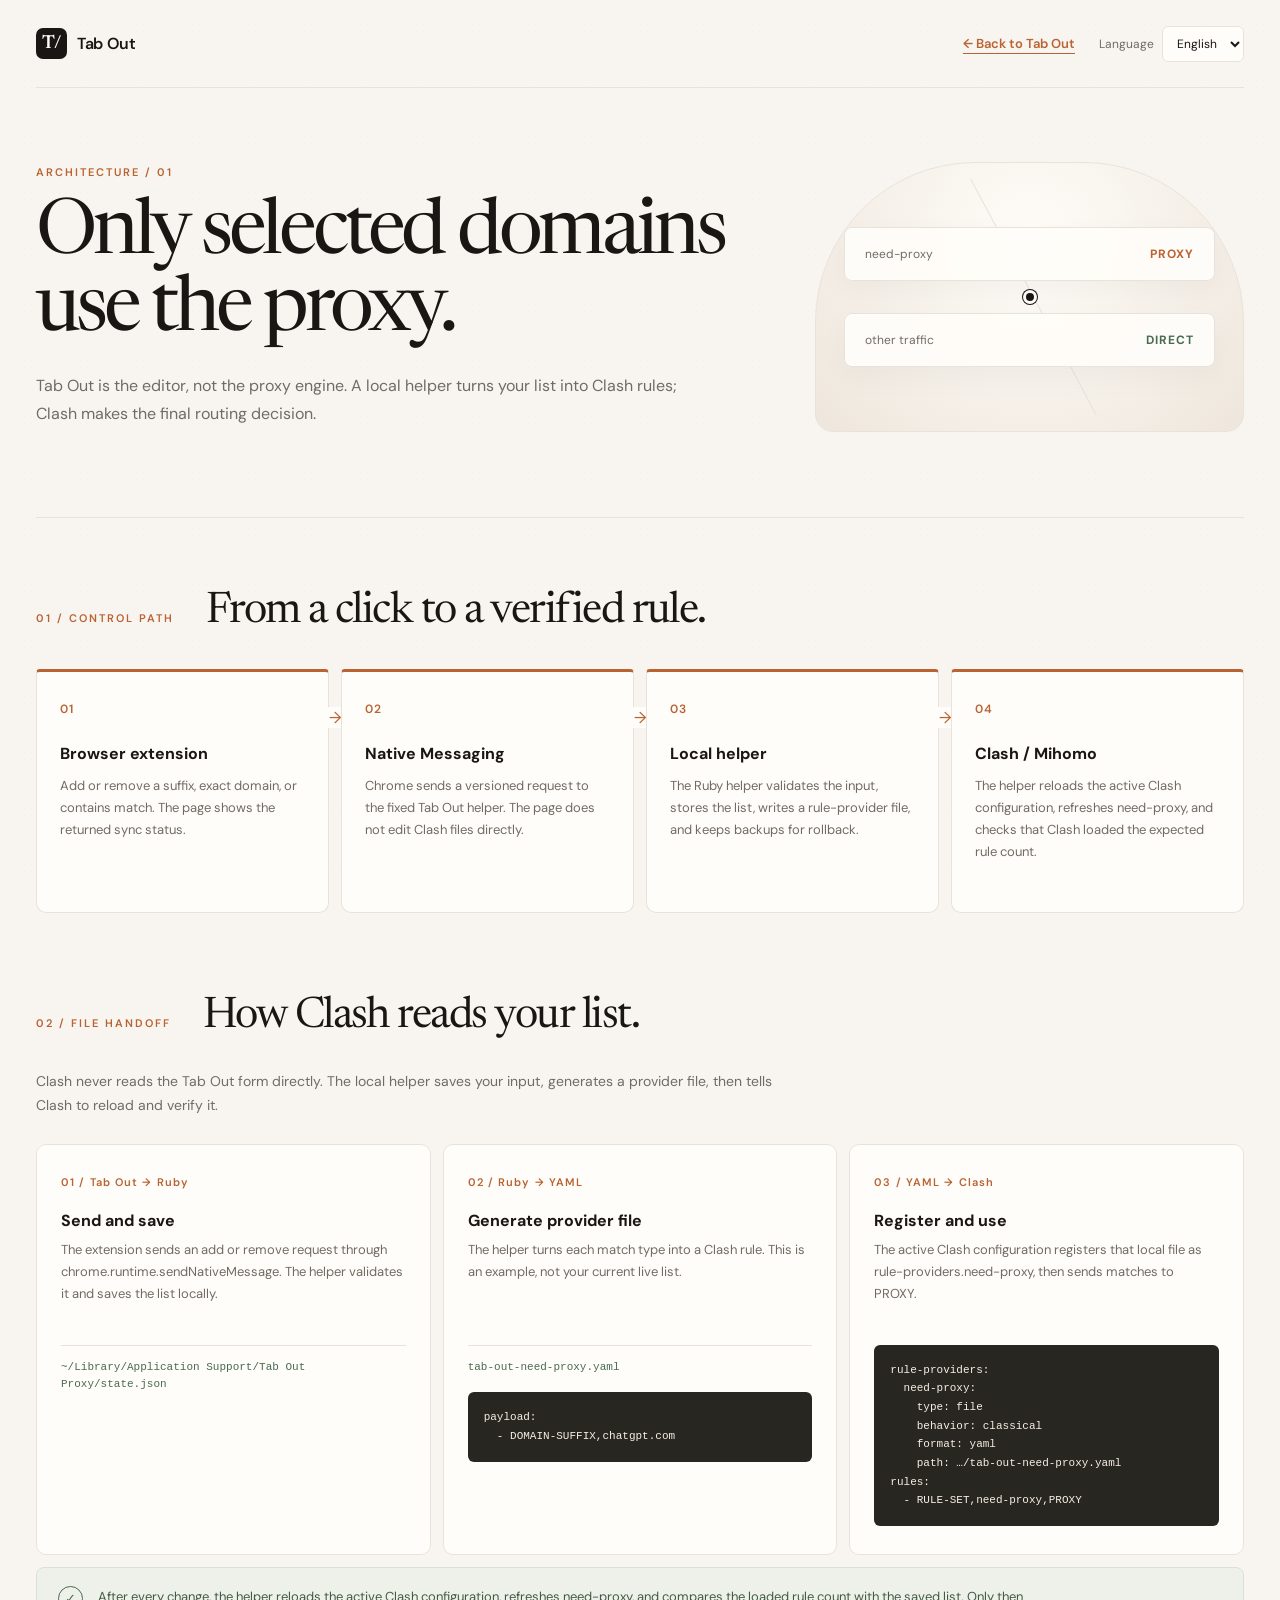
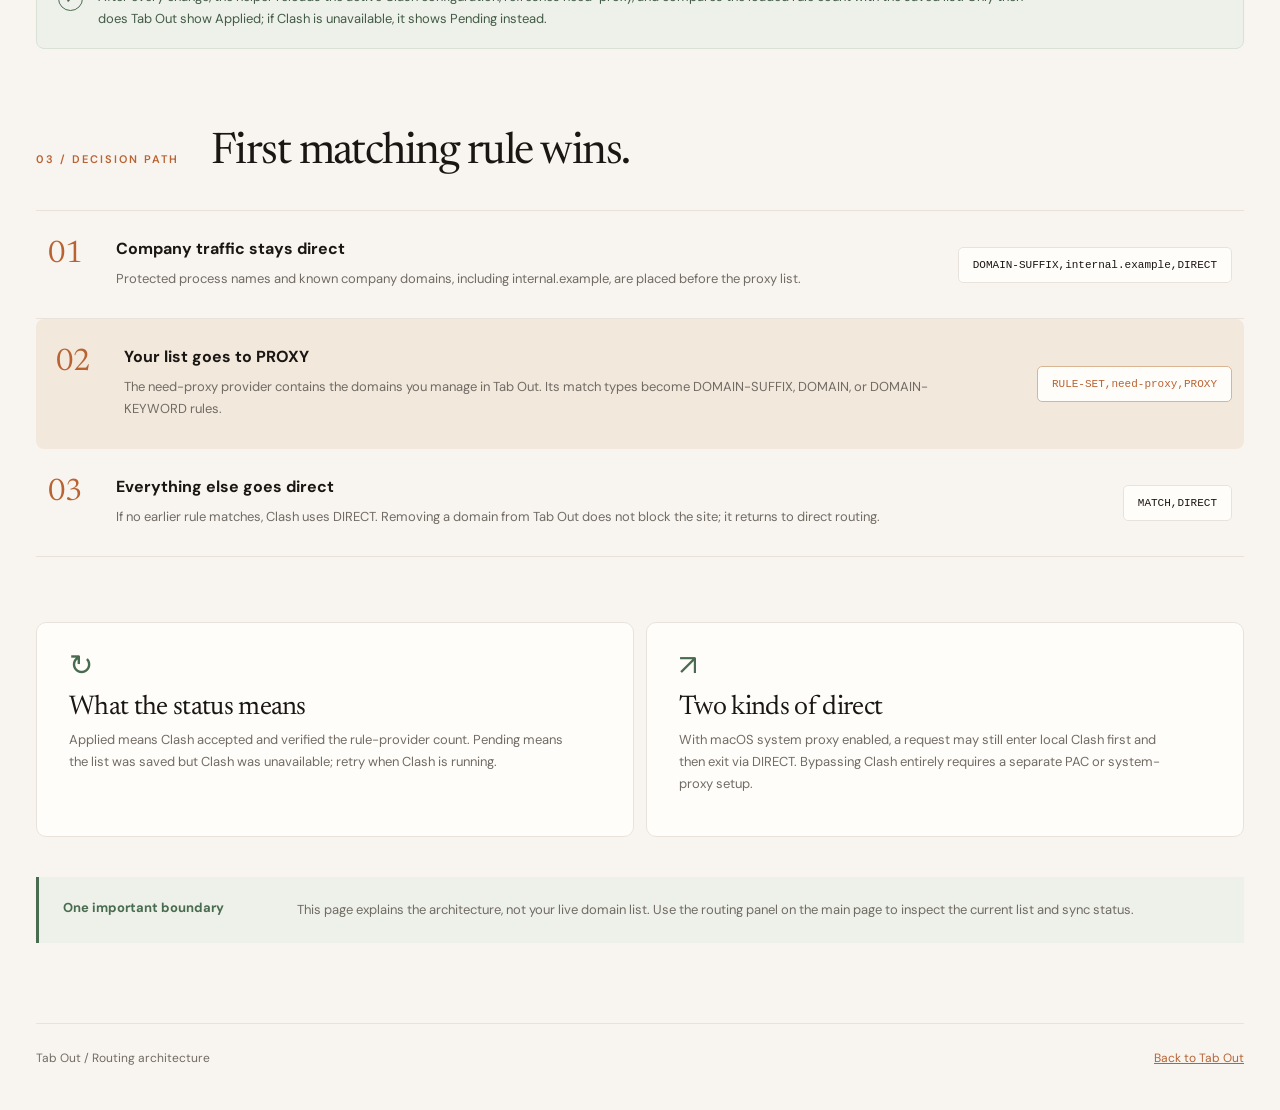
==== extension/architecture.html @ 9307a811 "feat: polish Tab Out routing and dashboard Add bilingual UI and routing architecture guide, keep tab" ====
<!DOCTYPE html>
<html lang="en">
<head>
  <meta charset="UTF-8">
  <meta name="viewport" content="width=device-width, initial-scale=1.0">
  <title>Routing architecture · Tab Out</title>
  <link rel="preconnect" href="https://fonts.googleapis.com">
  <link href="https://fonts.googleapis.com/css2?family=Newsreader:ital,opsz,wght@0,6..72,300;0,6..72,400;1,6..72,400&family=DM+Sans:wght@400;500;600&display=swap" rel="stylesheet">
  <link rel="stylesheet" href="architecture.css">
</head>
<body>
  <div class="page-shell">
    <header class="topbar">
      <div class="brand"><span class="brand-mark" aria-hidden="true">T/</span><span>Tab Out</span></div>
      <nav class="top-actions" aria-label="Page navigation">
        <a class="back-link" href="index.html" data-i18n="Back to Tab Out">Back to Tab Out</a>
        <label class="language-picker"><span data-i18n="Language">Language</span>
          <select id="languageSelect" aria-label="Language" data-i18n-aria-label="Language"><option value="en">English</option><option value="zh">中文</option></select>
        </label>
      </nav>
    </header>

    <main>
      <section class="hero" aria-labelledby="pageTitle">
        <div class="hero-copy">
          <p class="eyebrow" data-i18n="Architecture / 01">Architecture / 01</p>
          <h1 id="pageTitle" data-i18n="Only selected domains use the proxy.">Only selected domains use the proxy.</h1>
          <p class="hero-deck" data-i18n="Tab Out is the editor, not the proxy engine. A local helper turns your list into Clash rules; Clash makes the final routing decision.">Tab Out is the editor, not the proxy engine. A local helper turns your list into Clash rules; Clash makes the final routing decision.</p>
        </div>
        <div class="hero-art" aria-hidden="true">
          <div class="art-route art-route-top"><span>need-proxy</span><strong>PROXY</strong></div>
          <div class="art-node"></div>
          <div class="art-route art-route-bottom"><span>other traffic</span><strong>DIRECT</strong></div>
        </div>
      </section>

      <section class="content-section" aria-labelledby="controlTitle">
        <div class="section-intro"><p class="eyebrow">01 / <span data-i18n="Control path">Control path</span></p><h2 id="controlTitle" data-i18n="From a click to a verified rule.">From a click to a verified rule.</h2></div>
        <div class="flow-grid">
          <article class="flow-card"><span class="step-number">01</span><h3 data-i18n="Browser extension">Browser extension</h3><p data-i18n="Add or remove a suffix, exact domain, or contains match. The page shows the returned sync status.">Add or remove a suffix, exact domain, or contains match. The page shows the returned sync status.</p></article>
          <article class="flow-card"><span class="step-number">02</span><h3 data-i18n="Native Messaging">Native Messaging</h3><p data-i18n="Chrome sends a versioned request to the fixed Tab Out helper. The page does not edit Clash files directly.">Chrome sends a versioned request to the fixed Tab Out helper. The page does not edit Clash files directly.</p></article>
          <article class="flow-card"><span class="step-number">03</span><h3 data-i18n="Local helper">Local helper</h3><p data-i18n="The Ruby helper validates the input, stores the list, writes a rule-provider file, and keeps backups for rollback.">The Ruby helper validates the input, stores the list, writes a rule-provider file, and keeps backups for rollback.</p></article>
          <article class="flow-card"><span class="step-number">04</span><h3 data-i18n="Clash / Mihomo">Clash / Mihomo</h3><p data-i18n="The helper reloads the active Clash configuration, refreshes need-proxy, and checks that Clash loaded the expected rule count.">The helper reloads the active Clash configuration, refreshes need-proxy, and checks that Clash loaded the expected rule count.</p></article>
        </div>
      </section>

      <section class="content-section handoff" aria-labelledby="handoffTitle">
        <div class="section-intro"><p class="eyebrow">02 / <span data-i18n="File handoff">File handoff</span></p><h2 id="handoffTitle" data-i18n="How Clash reads your list.">How Clash reads your list.</h2></div>
        <p class="handoff-intro" data-i18n="Clash never reads the Tab Out form directly. The local helper saves your input, generates a provider file, then tells Clash to reload and verify it.">Clash never reads the Tab Out form directly. The local helper saves your input, generates a provider file, then tells Clash to reload and verify it.</p>
        <div class="handoff-grid">
          <article class="handoff-card">
            <span class="handoff-kicker">01 / Tab Out → Ruby</span>
            <h3 data-i18n="Send and save">Send and save</h3>
            <p data-i18n="The extension sends an add or remove request through chrome.runtime.sendNativeMessage. The helper validates it and saves the list locally.">The extension sends an add or remove request through chrome.runtime.sendNativeMessage. The helper validates it and saves the list locally.</p>
            <code class="handoff-path">~/Library/Application Support/Tab Out Proxy/state.json</code>
          </article>
          <article class="handoff-card">
            <span class="handoff-kicker">02 / Ruby → YAML</span>
            <h3 data-i18n="Generate provider file">Generate provider file</h3>
            <p data-i18n="The helper turns each match type into a Clash rule. This is an example, not your current live list.">The helper turns each match type into a Clash rule. This is an example, not your current live list.</p>
            <code class="handoff-path">tab-out-need-proxy.yaml</code>
            <pre><code>payload:
  - DOMAIN-SUFFIX,chatgpt.com</code></pre>
          </article>
          <article class="handoff-card">
            <span class="handoff-kicker">03 / YAML → Clash</span>
            <h3 data-i18n="Register and use">Register and use</h3>
            <p data-i18n="The active Clash configuration registers that local file as rule-providers.need-proxy, then sends matches to PROXY.">The active Clash configuration registers that local file as rule-providers.need-proxy, then sends matches to PROXY.</p>
            <pre><code>rule-providers:
  need-proxy:
    type: file
    behavior: classical
    format: yaml
    path: …/tab-out-need-proxy.yaml
rules:
  - RULE-SET,need-proxy,PROXY</code></pre>
          </article>
        </div>
        <div class="handoff-confirm"><span class="confirm-mark" aria-hidden="true">✓</span><p data-i18n="After every change, the helper reloads the active Clash configuration, refreshes need-proxy, and compares the loaded rule count with the saved list. Only then does Tab Out show Applied; if Clash is unavailable, it shows Pending instead.">After every change, the helper reloads the active Clash configuration, refreshes need-proxy, and compares the loaded rule count with the saved list. Only then does Tab Out show Applied; if Clash is unavailable, it shows Pending instead.</p></div>
      </section>

      <section class="content-section decisions" aria-labelledby="decisionTitle">
        <div class="section-intro"><p class="eyebrow">03 / <span data-i18n="Decision path">Decision path</span></p><h2 id="decisionTitle" data-i18n="First matching rule wins.">First matching rule wins.</h2></div>
        <div class="decision-list">
          <article class="decision-row"><span class="decision-index">01</span><div><h3 data-i18n="Company traffic stays direct">Company traffic stays direct</h3><p data-i18n="Protected process names and known company domains, including internal.example, are placed before the proxy list.">Protected process names and known company domains, including internal.example, are placed before the proxy list.</p></div><code>DOMAIN-SUFFIX,internal.example,DIRECT</code></article>
          <article class="decision-row is-proxy"><span class="decision-index">02</span><div><h3 data-i18n="Your list goes to PROXY">Your list goes to PROXY</h3><p data-i18n="The need-proxy provider contains the domains you manage in Tab Out. Its match types become DOMAIN-SUFFIX, DOMAIN, or DOMAIN-KEYWORD rules.">The need-proxy provider contains the domains you manage in Tab Out. Its match types become DOMAIN-SUFFIX, DOMAIN, or DOMAIN-KEYWORD rules.</p></div><code>RULE-SET,need-proxy,PROXY</code></article>
          <article class="decision-row"><span class="decision-index">03</span><div><h3 data-i18n="Everything else goes direct">Everything else goes direct</h3><p data-i18n="If no earlier rule matches, Clash uses DIRECT. Removing a domain from Tab Out does not block the site; it returns to direct routing.">If no earlier rule matches, Clash uses DIRECT. Removing a domain from Tab Out does not block the site; it returns to direct routing.</p></div><code>MATCH,DIRECT</code></article>
        </div>
      </section>

      <section class="notes-grid" aria-label="Routing notes">
        <article class="note-card"><span class="note-symbol" aria-hidden="true">↻</span><h2 data-i18n="What the status means">What the status means</h2><p data-i18n="Applied means Clash accepted and verified the rule-provider count. Pending means the list was saved but Clash was unavailable; retry when Clash is running.">Applied means Clash accepted and verified the rule-provider count. Pending means the list was saved but Clash was unavailable; retry when Clash is running.</p></article>
        <article class="note-card"><span class="note-symbol" aria-hidden="true">↗</span><h2 data-i18n="Two kinds of direct">Two kinds of direct</h2><p data-i18n="With macOS system proxy enabled, a request may still enter local Clash first and then exit via DIRECT. Bypassing Clash entirely requires a separate PAC or system-proxy setup.">With macOS system proxy enabled, a request may still enter local Clash first and then exit via DIRECT. Bypassing Clash entirely requires a separate PAC or system-proxy setup.</p></article>
      </section>

      <aside class="boundary-note"><strong data-i18n="One important boundary">One important boundary</strong><p data-i18n="This page explains the architecture, not your live domain list. Use the routing panel on the main page to inspect the current list and sync status.">This page explains the architecture, not your live domain list. Use the routing panel on the main page to inspect the current list and sync status.</p></aside>
    </main>

    <footer><span>Tab Out / Routing architecture</span><a href="index.html" data-i18n="Back to Tab Out">Back to Tab Out</a></footer>
  </div>
  <script src="i18n.js"></script>
  <script src="architecture.js"></script>
</body>
</html>
---- extension/architecture.css ----
:root {
  --paper: #f8f5f0;
  --surface: #fffdf9;
  --ink: #1a1613;
  --muted: #716b64;
  --line: #e8e2da;
  --amber: #b96232;
  --sage: #496b50;
}

* { box-sizing: border-box; }

html { scroll-behavior: smooth; }

body {
  margin: 0;
  color: var(--ink);
  background: var(--paper);
  font-family: 'DM Sans', sans-serif;
  -webkit-font-smoothing: antialiased;
}

body::before {
  content: '';
  position: fixed;
  inset: 0;
  z-index: -1;
  pointer-events: none;
  background-image: radial-gradient(rgba(114, 91, 65, 0.09) 0.6px, transparent 0.6px);
  background-size: 7px 7px;
  opacity: 0.4;
}

a { color: inherit; }

.page-shell { max-width: 1280px; margin: 0 auto; padding: 0 36px; }

.topbar {
  min-height: 88px;
  display: flex;
  justify-content: space-between;
  align-items: center;
  gap: 24px;
  border-bottom: 1px solid var(--line);
}

.brand { display: inline-flex; align-items: center; gap: 10px; font-weight: 600; letter-spacing: -0.02em; }
.brand-mark { width: 31px; height: 31px; display: grid; place-items: center; border-radius: 7px; background: var(--ink); color: var(--surface); font-family: 'Newsreader', serif; font-size: 19px; }
.top-actions { display: flex; align-items: center; gap: 24px; }
.back-link { color: var(--amber); font-size: 13px; font-weight: 600; text-decoration-thickness: 1px; text-underline-offset: 5px; }
.back-link::before { content: '← '; }
.language-picker { display: inline-flex; align-items: center; gap: 8px; color: var(--muted); font-size: 12px; }
.language-picker select { padding: 8px 10px; border: 1px solid var(--line); border-radius: 6px; background: var(--surface); color: var(--ink); font: inherit; }

.hero {
  min-height: 430px;
  display: grid;
  grid-template-columns: minmax(0, 1.25fr) minmax(300px, 0.75fr);
  align-items: center;
  gap: 64px;
  padding: 64px 0 76px;
  border-bottom: 1px solid var(--line);
}

.eyebrow { margin: 0 0 18px; color: var(--amber); font-size: 11px; font-weight: 600; letter-spacing: 0.18em; text-transform: uppercase; }
h1, h2, h3, p { margin-top: 0; }
h1, h2 { font-family: 'Newsreader', serif; font-weight: 400; }
h1 { max-width: 740px; margin-bottom: 22px; font-size: clamp(52px, 6vw, 86px); line-height: 0.99; letter-spacing: -0.055em; }
.hero-deck { max-width: 660px; margin-bottom: 0; color: var(--muted); font-size: 16px; line-height: 1.75; }

.hero-art { position: relative; display: grid; align-content: center; gap: 32px; min-height: 270px; padding: 28px; border: 1px solid var(--line); border-radius: 160px 160px 18px 18px; background: radial-gradient(circle at 50% 30%, #fffdf9 0, #eee6dc 100%); overflow: hidden; }
.hero-art::before { content: ''; position: absolute; inset: 0 49% 0 auto; width: 1px; background: var(--line); transform: rotate(-28deg); }
.art-node { position: absolute; left: 50%; top: 50%; width: 14px; height: 14px; background: var(--ink); border: 3px solid var(--surface); border-radius: 50%; box-shadow: 0 0 0 1px var(--ink); transform: translate(-50%, -50%); }
.art-route { position: relative; z-index: 1; display: flex; justify-content: space-between; align-items: center; gap: 12px; padding: 18px 20px; border: 1px solid var(--line); border-radius: 8px; background: rgba(255, 253, 249, 0.95); box-shadow: 0 10px 30px rgba(26, 22, 19, 0.04); }
.art-route span { color: var(--muted); font-size: 12px; }
.art-route strong { color: var(--amber); font-size: 12px; letter-spacing: 0.08em; }
.art-route-bottom strong { color: var(--sage); }

.content-section { padding: 72px 0 10px; }
.section-intro { display: flex; justify-content: space-between; align-items: baseline; gap: 32px; margin-bottom: 26px; }
.section-intro .eyebrow { flex: none; }
.section-intro h2 { flex: 1; margin-bottom: 0; font-size: clamp(31px, 3.4vw, 48px); letter-spacing: -0.035em; }
.flow-grid { display: grid; grid-template-columns: repeat(4, minmax(0, 1fr)); gap: 12px; }
.flow-card { position: relative; min-height: 244px; padding: 25px 23px 26px; border: 1px solid var(--line); border-top: 3px solid var(--amber); border-radius: 4px 4px 10px 10px; background: var(--surface); }
.flow-card:not(:last-child)::after { content: '→'; position: absolute; z-index: 2; right: -17px; top: 35px; width: 20px; text-align: center; color: var(--amber); background: var(--surface); }
.step-number { color: var(--amber); font-size: 12px; font-weight: 600; letter-spacing: 0.1em; }
.flow-card h3, .decision-row h3 { margin: 26px 0 10px; font-size: 16px; line-height: 1.3; }
.flow-card p, .decision-row p, .note-card p, .boundary-note p { margin-bottom: 0; color: var(--muted); font-size: 13px; line-height: 1.7; }

.handoff-intro { max-width: 760px; margin: -4px 0 26px; color: var(--muted); font-size: 14px; line-height: 1.7; }
.handoff-grid { display: grid; grid-template-columns: repeat(3, minmax(0, 1fr)); gap: 12px; }
.handoff-card { min-width: 0; padding: 25px 24px 28px; border: 1px solid var(--line); border-radius: 10px; background: var(--surface); }
.handoff-kicker { color: var(--amber); font-size: 11px; font-weight: 600; letter-spacing: 0.1em; }
.handoff-card h3 { margin: 19px 0 8px; font-size: 16px; }
.handoff-card p { min-height: 89px; margin-bottom: 17px; color: var(--muted); font-size: 13px; line-height: 1.7; }
.handoff-path { display: block; overflow-wrap: anywhere; padding-top: 13px; border-top: 1px solid var(--line); color: var(--sage); font-size: 11px; line-height: 1.6; }
.handoff-card pre { overflow-x: auto; margin: 16px 0 0; padding: 16px; border-radius: 6px; background: #282620; color: #f6efe5; font-size: 11px; line-height: 1.7; }
.handoff-card pre code { font: inherit; }
.handoff-confirm { display: flex; align-items: flex-start; gap: 15px; margin-top: 12px; padding: 18px 21px; border: 1px solid #d8e1d4; border-radius: 8px; background: #edf1e9; }
.confirm-mark { display: grid; flex: none; place-items: center; width: 25px; height: 25px; border: 1px solid var(--sage); border-radius: 50%; color: var(--sage); font-size: 13px; }
.handoff-confirm p { max-width: 930px; margin: 0; color: #435b46; font-size: 13px; line-height: 1.7; }

.decisions { padding-bottom: 65px; }
.decision-list { border-top: 1px solid var(--line); }
.decision-row { display: grid; grid-template-columns: 44px minmax(0, 1fr) minmax(230px, auto); align-items: center; gap: 24px; padding: 28px 12px; border-bottom: 1px solid var(--line); }
.decision-row.is-proxy { padding-left: 20px; background: #f2e8dc; border-radius: 8px; border-bottom-color: transparent; }
.decision-index { align-self: start; color: var(--amber); font-family: 'Newsreader', serif; font-size: 31px; line-height: 1; }
.decision-row h3 { margin: 0 0 8px; }
.decision-row code { justify-self: end; max-width: 100%; overflow-wrap: anywhere; padding: 11px 14px; border: 1px solid var(--line); border-radius: 5px; background: var(--surface); color: var(--ink); font-size: 11px; }
.is-proxy code { border-color: #d9b493; color: var(--amber); }

.notes-grid { display: grid; grid-template-columns: repeat(2, minmax(0, 1fr)); gap: 12px; }
.note-card { min-height: 215px; padding: 28px 32px 32px; border: 1px solid var(--line); border-radius: 10px; background: var(--surface); }
.note-symbol { color: var(--sage); font-size: 29px; line-height: 1; }
.note-card h2 { margin: 14px 0 8px; font-size: 27px; letter-spacing: -0.025em; }
.note-card p { max-width: 500px; }
.boundary-note { display: grid; grid-template-columns: 210px 1fr; gap: 24px; margin: 40px 0 80px; padding: 22px 24px; border-left: 3px solid var(--sage); background: #edf1e9; }
.boundary-note strong { color: var(--sage); font-size: 13px; }
footer { display: flex; justify-content: space-between; gap: 16px; padding: 26px 0 44px; border-top: 1px solid var(--line); color: var(--muted); font-size: 12px; }
footer a { color: var(--amber); }

@media (max-width: 950px) {
  .hero { grid-template-columns: 1fr; gap: 36px; }
  .hero-art { min-height: 205px; max-width: 600px; width: 100%; border-radius: 120px 120px 18px 18px; }
  .flow-grid { grid-template-columns: repeat(2, minmax(0, 1fr)); }
  .flow-card:nth-child(2)::after { display: none; }
  .handoff-grid { grid-template-columns: 1fr; }
  .handoff-card p { min-height: 0; }
}

@media (max-width: 620px) {
  .page-shell { padding: 0 18px; }
  .topbar { min-height: 72px; }
  .top-actions { gap: 12px; }
  .language-picker span { display: none; }
  .hero { min-height: 0; grid-template-columns: minmax(0, 1fr); padding: 58px 0 52px; }
  .hero-copy, .hero-art { min-width: 0; }
  h1 { font-size: clamp(48px, 13vw, 70px); }
  .hero-deck { font-size: 14px; }
  .content-section { padding-top: 53px; }
  .section-intro { display: block; }
  .flow-grid, .notes-grid { grid-template-columns: 1fr; }
  .flow-card { min-height: 0; }
  .flow-card::after { display: none; }
  .decision-row { grid-template-columns: 32px 1fr; gap: 14px; }
  .decision-row code { grid-column: 2; justify-self: start; }
  .boundary-note { grid-template-columns: 1fr; gap: 8px; margin-bottom: 50px; }
}

@media (max-width: 430px) {
  .topbar { flex-wrap: wrap; gap: 10px; padding: 16px 0; }
  .top-actions { width: 100%; justify-content: space-between; }
}

@media (prefers-reduced-motion: no-preference) {
  .hero-copy, .hero-art { animation: rise 650ms both; }
  .hero-art { animation-delay: 120ms; }
  .flow-card { animation: rise 500ms both; }
  .flow-card:nth-child(2) { animation-delay: 70ms; }
  .flow-card:nth-child(3) { animation-delay: 140ms; }
  .flow-card:nth-child(4) { animation-delay: 210ms; }
  @keyframes rise { from { opacity: 0; transform: translateY(15px); } to { opacity: 1; transform: translateY(0); } }
}
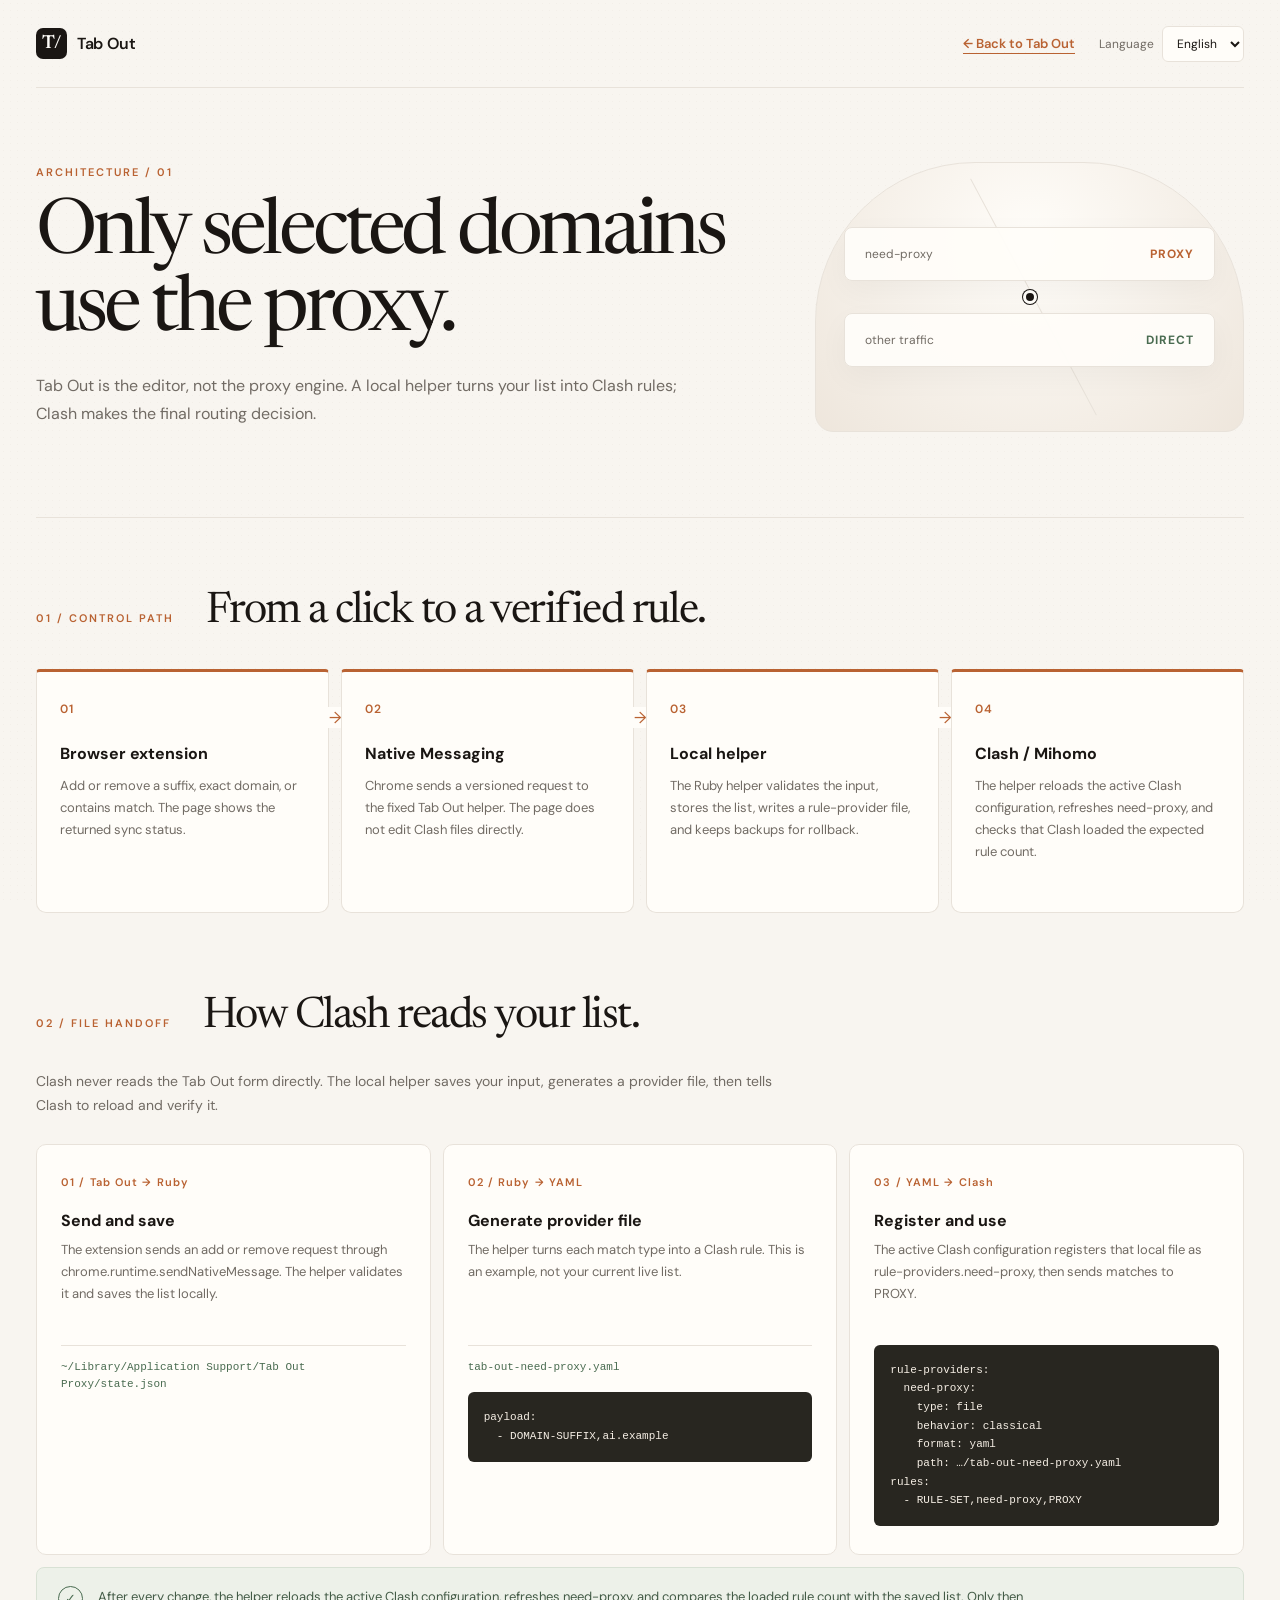
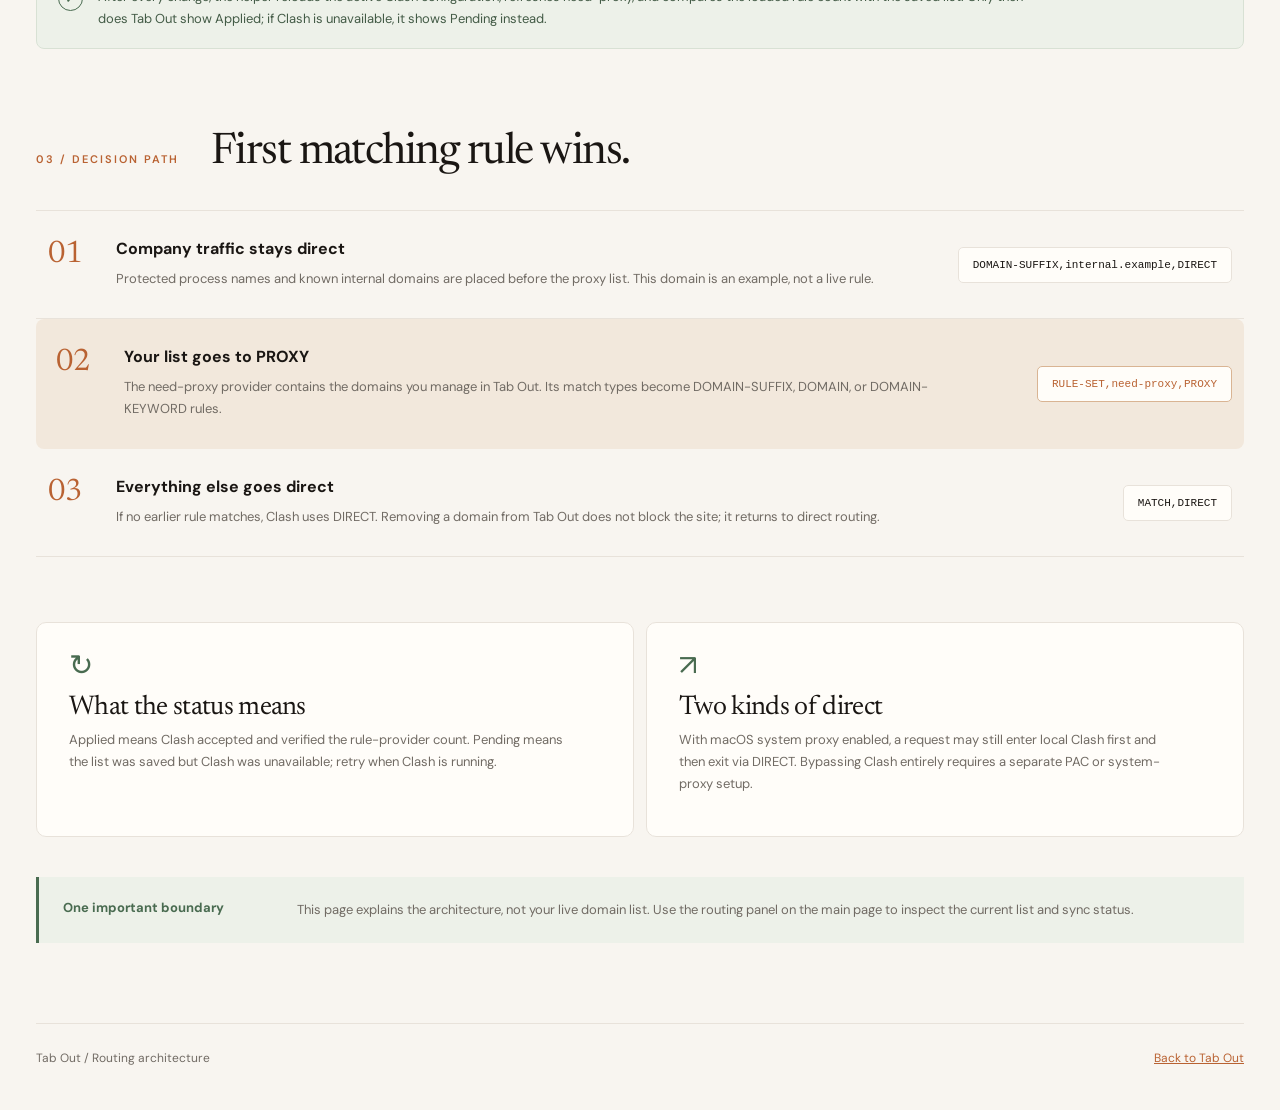
==== commit 3767b182: "docs: anonymize routing architecture examples" ====
--- a/extension/architecture.html
+++ b/extension/architecture.html
@@ -60,7 +60,7 @@
             <p data-i18n="The helper turns each match type into a Clash rule. This is an example, not your current live list.">The helper turns each match type into a Clash rule. This is an example, not your current live list.</p>
             <code class="handoff-path">tab-out-need-proxy.yaml</code>
             <pre><code>payload:
-  - DOMAIN-SUFFIX,chatgpt.com</code></pre>
+  - DOMAIN-SUFFIX,ai.example</code></pre>
           </article>
           <article class="handoff-card">
             <span class="handoff-kicker">03 / YAML → Clash</span>
@@ -82,7 +82,7 @@
       <section class="content-section decisions" aria-labelledby="decisionTitle">
         <div class="section-intro"><p class="eyebrow">03 / <span data-i18n="Decision path">Decision path</span></p><h2 id="decisionTitle" data-i18n="First matching rule wins.">First matching rule wins.</h2></div>
         <div class="decision-list">
-          <article class="decision-row"><span class="decision-index">01</span><div><h3 data-i18n="Company traffic stays direct">Company traffic stays direct</h3><p data-i18n="Protected process names and known company domains, including internal.example, are placed before the proxy list.">Protected process names and known company domains, including internal.example, are placed before the proxy list.</p></div><code>DOMAIN-SUFFIX,internal.example,DIRECT</code></article>
+          <article class="decision-row"><span class="decision-index">01</span><div><h3 data-i18n="Company traffic stays direct">Company traffic stays direct</h3><p data-i18n="Protected process names and known internal domains are placed before the proxy list. This domain is an example, not a live rule.">Protected process names and known internal domains are placed before the proxy list. This domain is an example, not a live rule.</p></div><code>DOMAIN-SUFFIX,internal.example,DIRECT</code></article>
           <article class="decision-row is-proxy"><span class="decision-index">02</span><div><h3 data-i18n="Your list goes to PROXY">Your list goes to PROXY</h3><p data-i18n="The need-proxy provider contains the domains you manage in Tab Out. Its match types become DOMAIN-SUFFIX, DOMAIN, or DOMAIN-KEYWORD rules.">The need-proxy provider contains the domains you manage in Tab Out. Its match types become DOMAIN-SUFFIX, DOMAIN, or DOMAIN-KEYWORD rules.</p></div><code>RULE-SET,need-proxy,PROXY</code></article>
           <article class="decision-row"><span class="decision-index">03</span><div><h3 data-i18n="Everything else goes direct">Everything else goes direct</h3><p data-i18n="If no earlier rule matches, Clash uses DIRECT. Removing a domain from Tab Out does not block the site; it returns to direct routing.">If no earlier rule matches, Clash uses DIRECT. Removing a domain from Tab Out does not block the site; it returns to direct routing.</p></div><code>MATCH,DIRECT</code></article>
         </div>
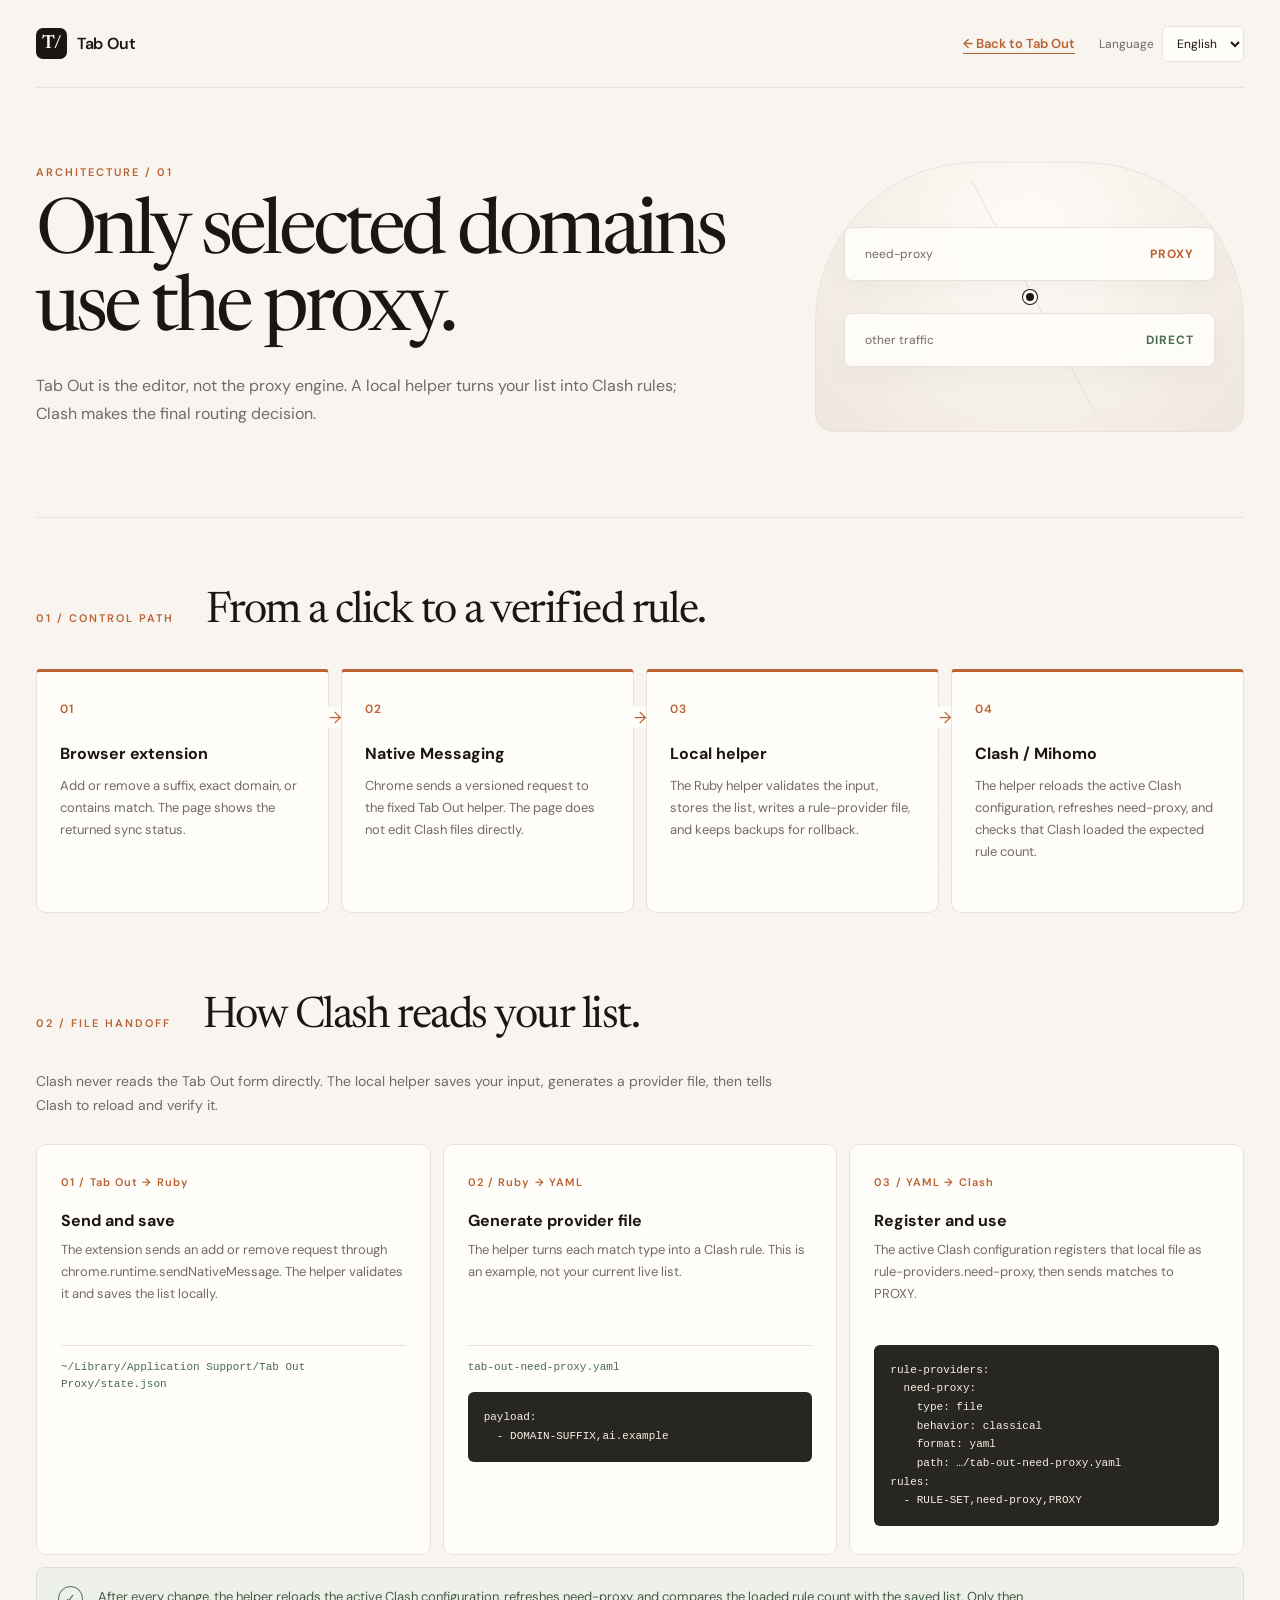
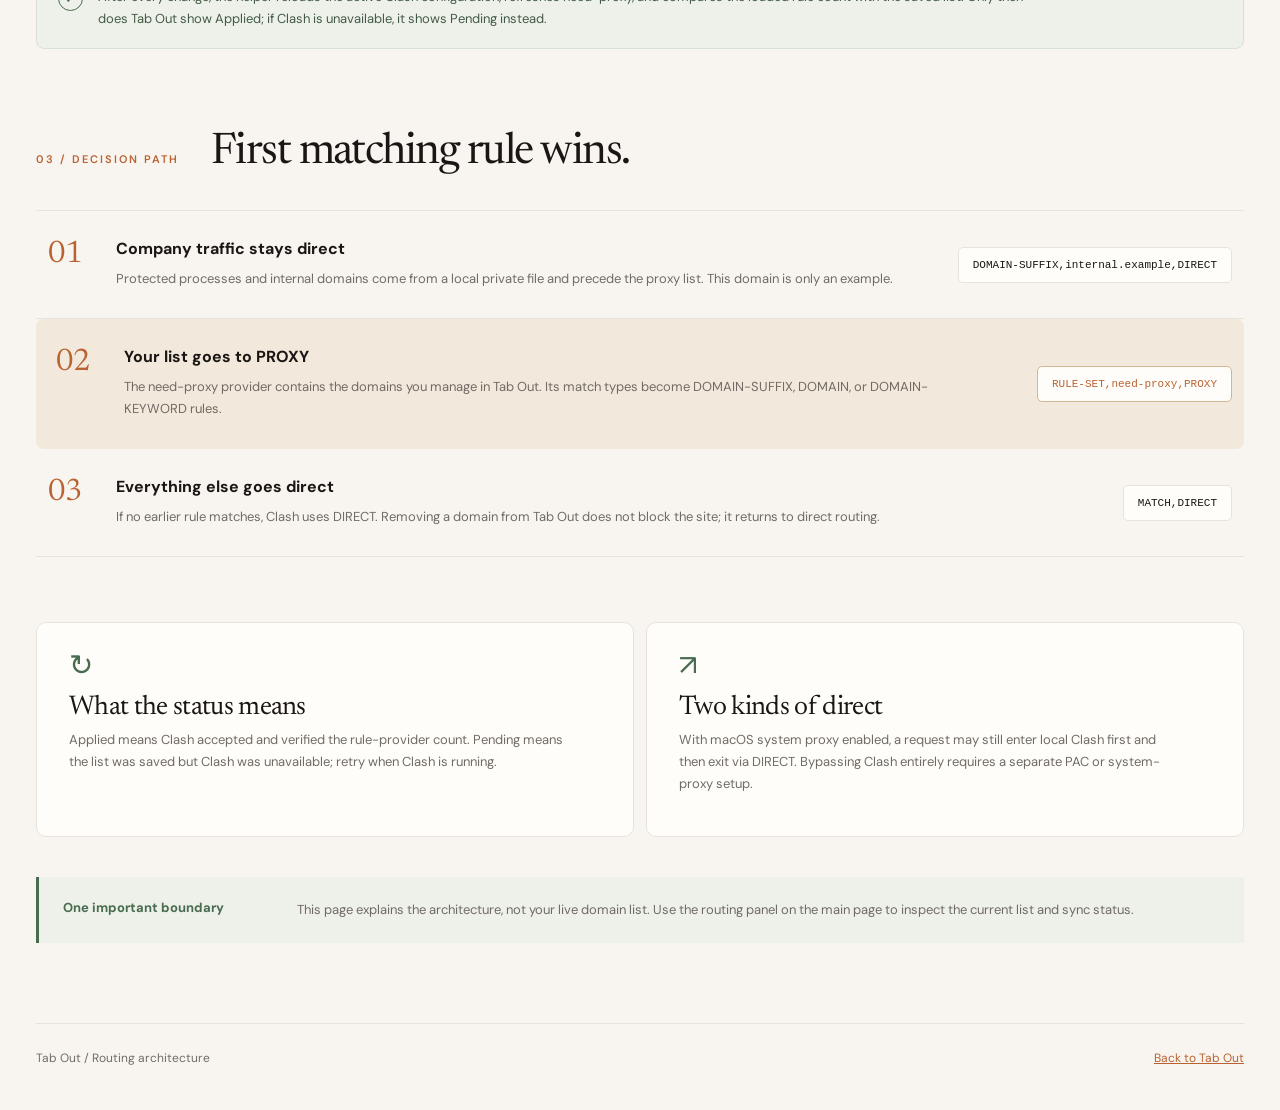
==== commit 60def863: "security: move private routing out of public source and guard commits" ====
--- a/extension/architecture.html
+++ b/extension/architecture.html
@@ -82,7 +82,7 @@
       <section class="content-section decisions" aria-labelledby="decisionTitle">
         <div class="section-intro"><p class="eyebrow">03 / <span data-i18n="Decision path">Decision path</span></p><h2 id="decisionTitle" data-i18n="First matching rule wins.">First matching rule wins.</h2></div>
         <div class="decision-list">
-          <article class="decision-row"><span class="decision-index">01</span><div><h3 data-i18n="Company traffic stays direct">Company traffic stays direct</h3><p data-i18n="Protected process names and known internal domains are placed before the proxy list. This domain is an example, not a live rule.">Protected process names and known internal domains are placed before the proxy list. This domain is an example, not a live rule.</p></div><code>DOMAIN-SUFFIX,internal.example,DIRECT</code></article>
+          <article class="decision-row"><span class="decision-index">01</span><div><h3 data-i18n="Company traffic stays direct">Company traffic stays direct</h3><p data-i18n="Protected processes and internal domains come from a local private file and precede the proxy list. This domain is only an example.">Protected processes and internal domains come from a local private file and precede the proxy list. This domain is only an example.</p></div><code>DOMAIN-SUFFIX,internal.example,DIRECT</code></article>
           <article class="decision-row is-proxy"><span class="decision-index">02</span><div><h3 data-i18n="Your list goes to PROXY">Your list goes to PROXY</h3><p data-i18n="The need-proxy provider contains the domains you manage in Tab Out. Its match types become DOMAIN-SUFFIX, DOMAIN, or DOMAIN-KEYWORD rules.">The need-proxy provider contains the domains you manage in Tab Out. Its match types become DOMAIN-SUFFIX, DOMAIN, or DOMAIN-KEYWORD rules.</p></div><code>RULE-SET,need-proxy,PROXY</code></article>
           <article class="decision-row"><span class="decision-index">03</span><div><h3 data-i18n="Everything else goes direct">Everything else goes direct</h3><p data-i18n="If no earlier rule matches, Clash uses DIRECT. Removing a domain from Tab Out does not block the site; it returns to direct routing.">If no earlier rule matches, Clash uses DIRECT. Removing a domain from Tab Out does not block the site; it returns to direct routing.</p></div><code>MATCH,DIRECT</code></article>
         </div>
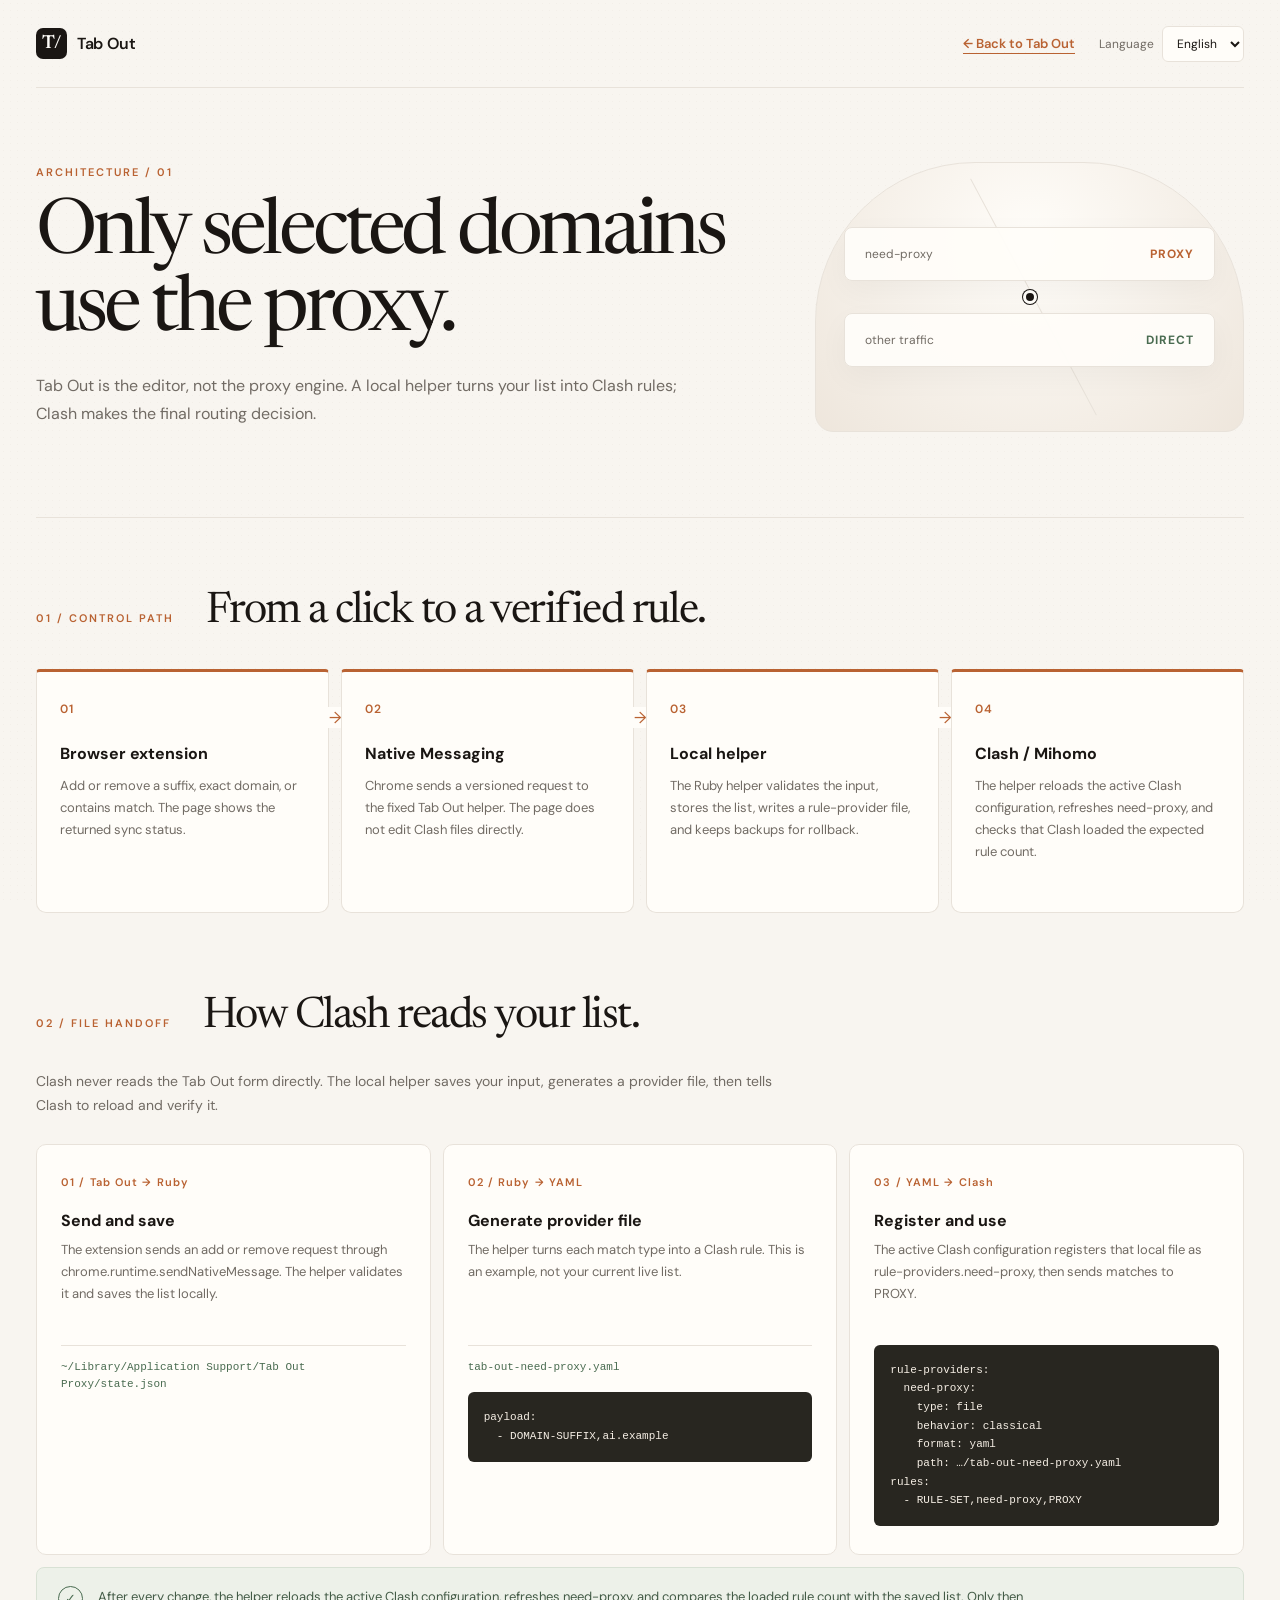
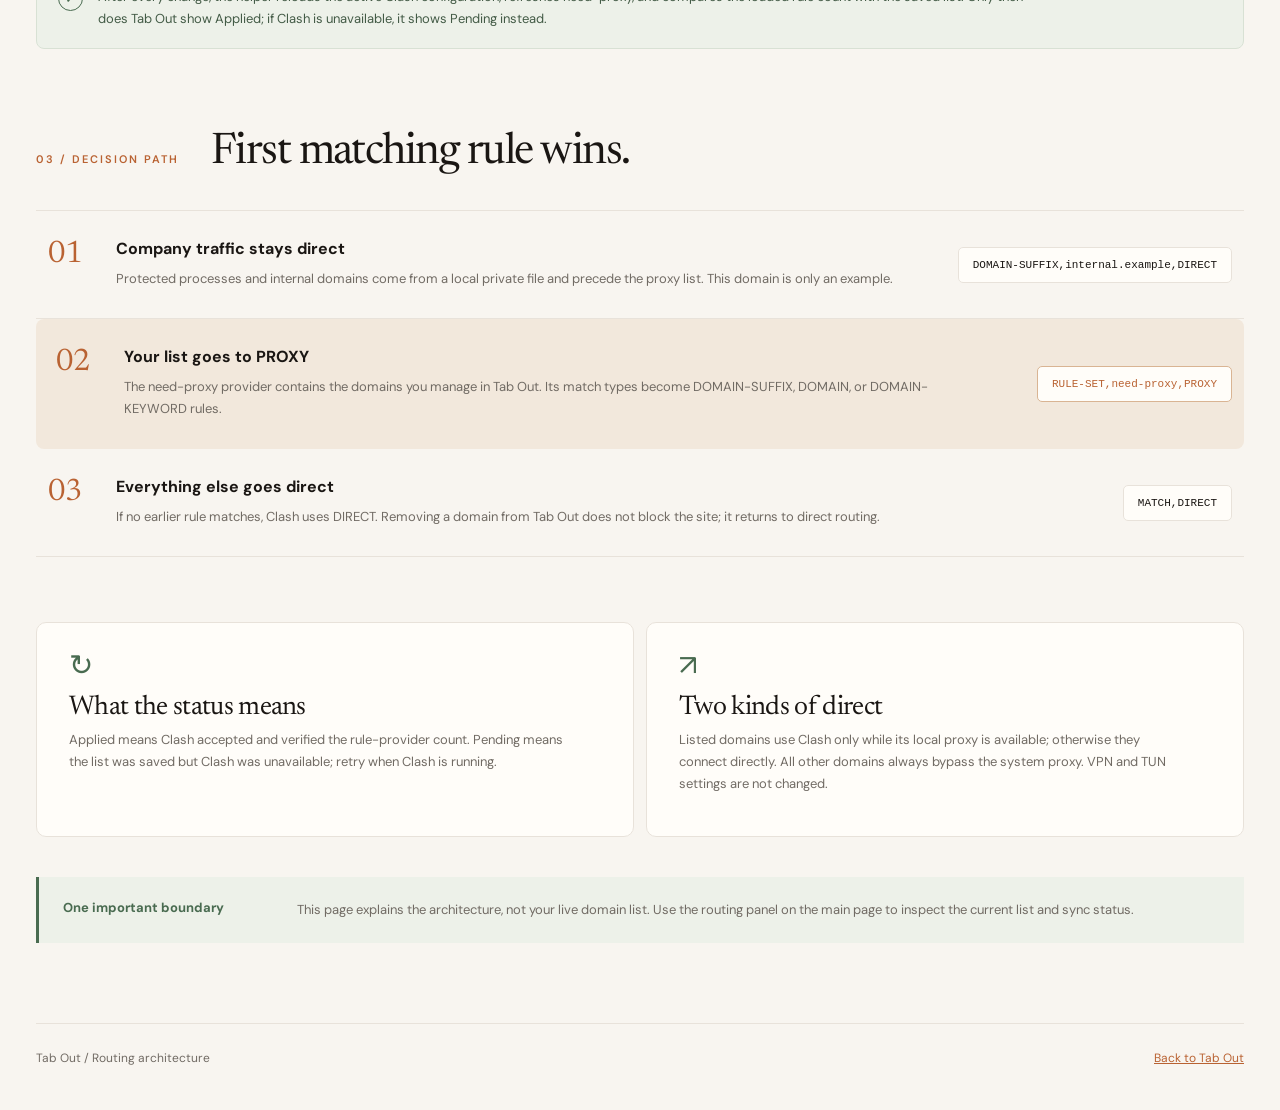
==== commit 14330ae5: "feat: add browser routing and token usage dashboard" ====
--- a/extension/architecture.html
+++ b/extension/architecture.html
@@ -90,7 +90,7 @@
 
       <section class="notes-grid" aria-label="Routing notes">
         <article class="note-card"><span class="note-symbol" aria-hidden="true">↻</span><h2 data-i18n="What the status means">What the status means</h2><p data-i18n="Applied means Clash accepted and verified the rule-provider count. Pending means the list was saved but Clash was unavailable; retry when Clash is running.">Applied means Clash accepted and verified the rule-provider count. Pending means the list was saved but Clash was unavailable; retry when Clash is running.</p></article>
-        <article class="note-card"><span class="note-symbol" aria-hidden="true">↗</span><h2 data-i18n="Two kinds of direct">Two kinds of direct</h2><p data-i18n="With macOS system proxy enabled, a request may still enter local Clash first and then exit via DIRECT. Bypassing Clash entirely requires a separate PAC or system-proxy setup.">With macOS system proxy enabled, a request may still enter local Clash first and then exit via DIRECT. Bypassing Clash entirely requires a separate PAC or system-proxy setup.</p></article>
+        <article class="note-card"><span class="note-symbol" aria-hidden="true">↗</span><h2 data-i18n="Two kinds of direct">Two kinds of direct</h2><p data-i18n="Listed domains use Clash only while its local proxy is available; otherwise they connect directly. All other domains always bypass the system proxy. VPN and TUN settings are not changed.">Listed domains use Clash only while its local proxy is available; otherwise they connect directly. All other domains always bypass the system proxy. VPN and TUN settings are not changed.</p></article>
       </section>
 
       <aside class="boundary-note"><strong data-i18n="One important boundary">One important boundary</strong><p data-i18n="This page explains the architecture, not your live domain list. Use the routing panel on the main page to inspect the current list and sync status.">This page explains the architecture, not your live domain list. Use the routing panel on the main page to inspect the current list and sync status.</p></aside>
